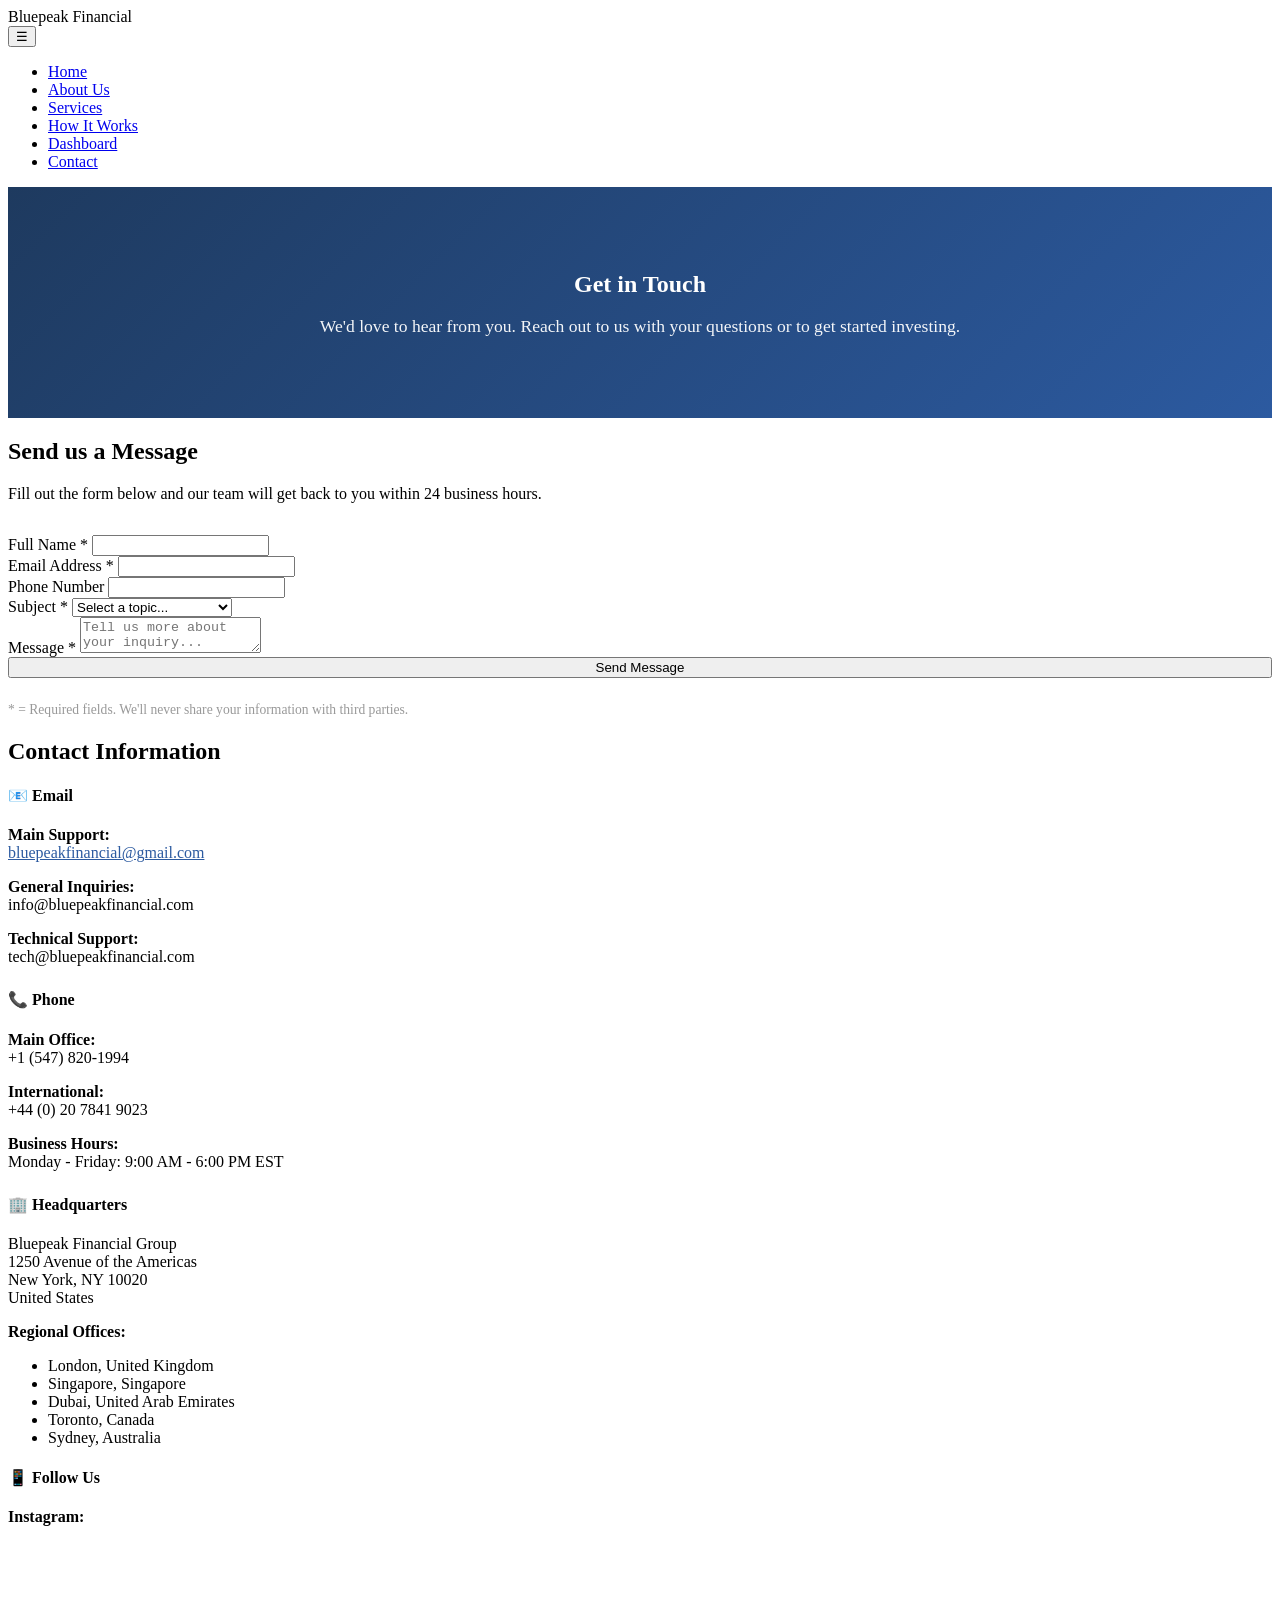
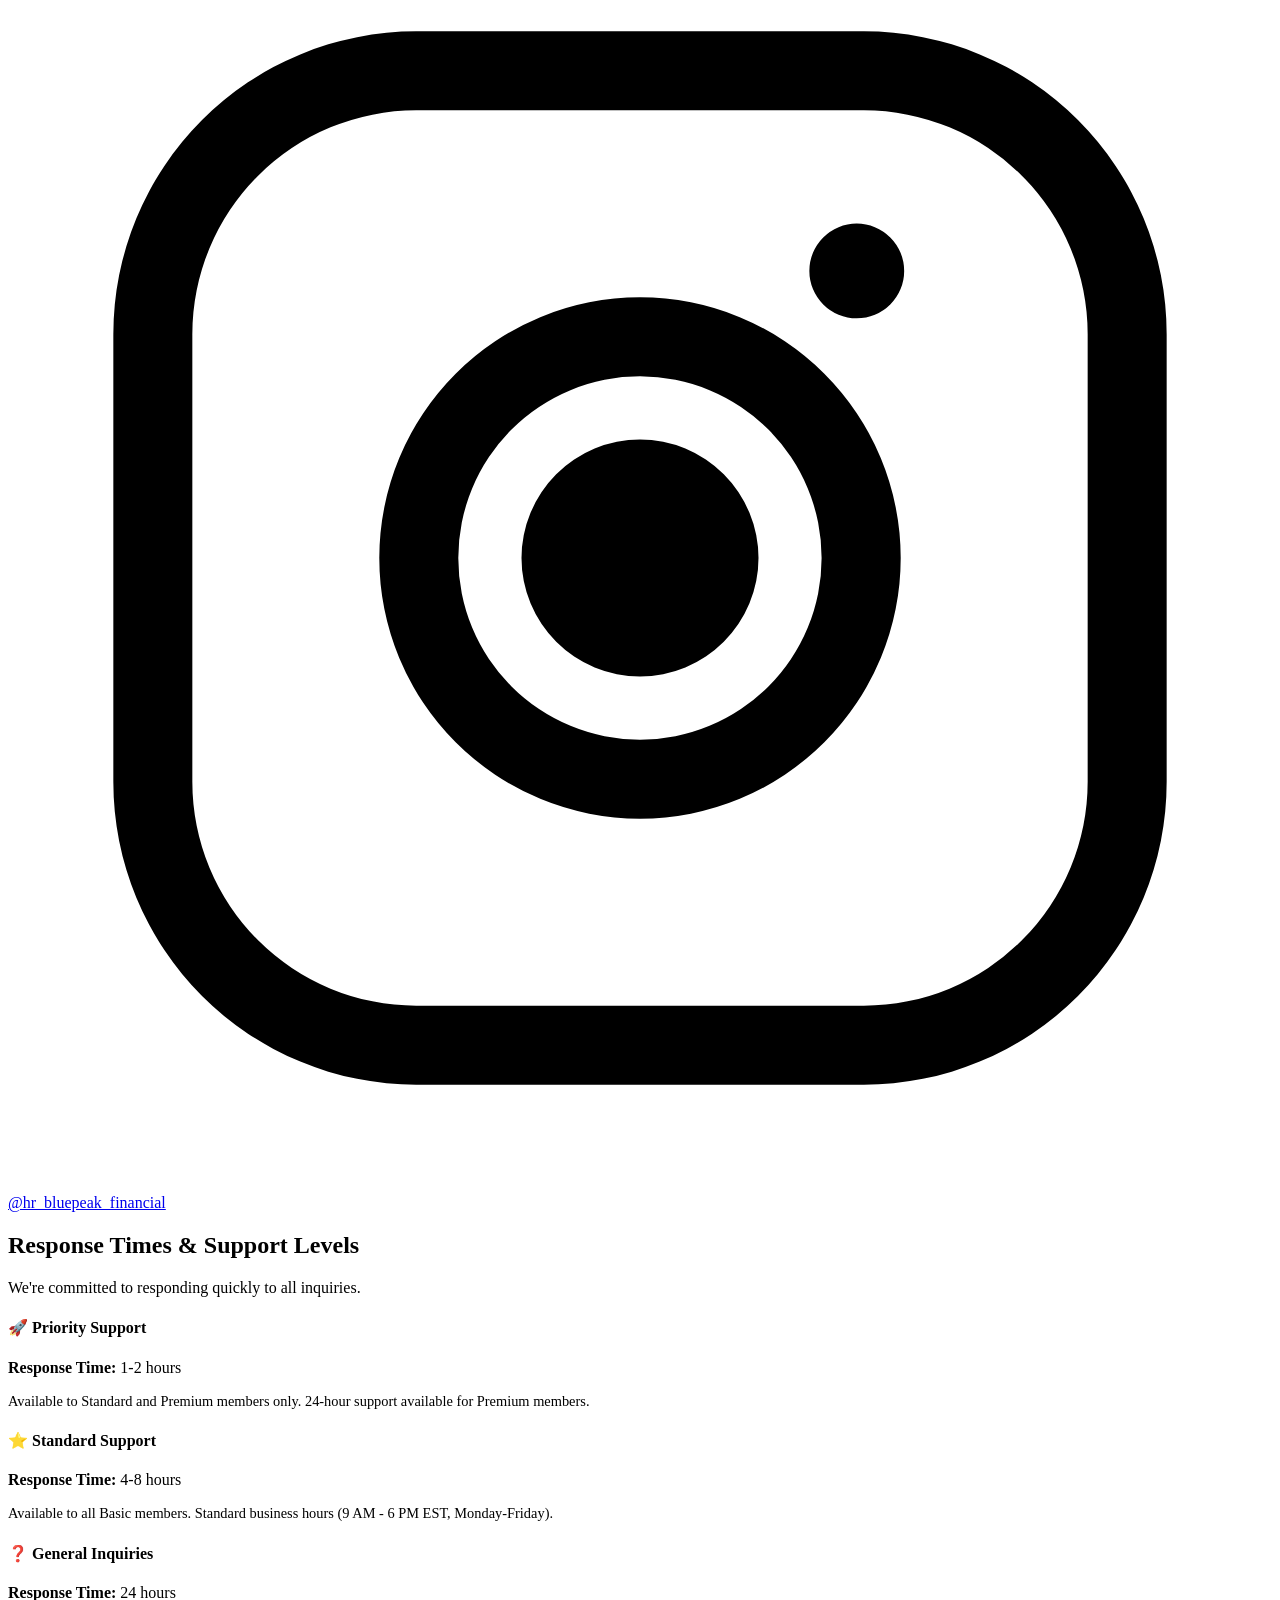
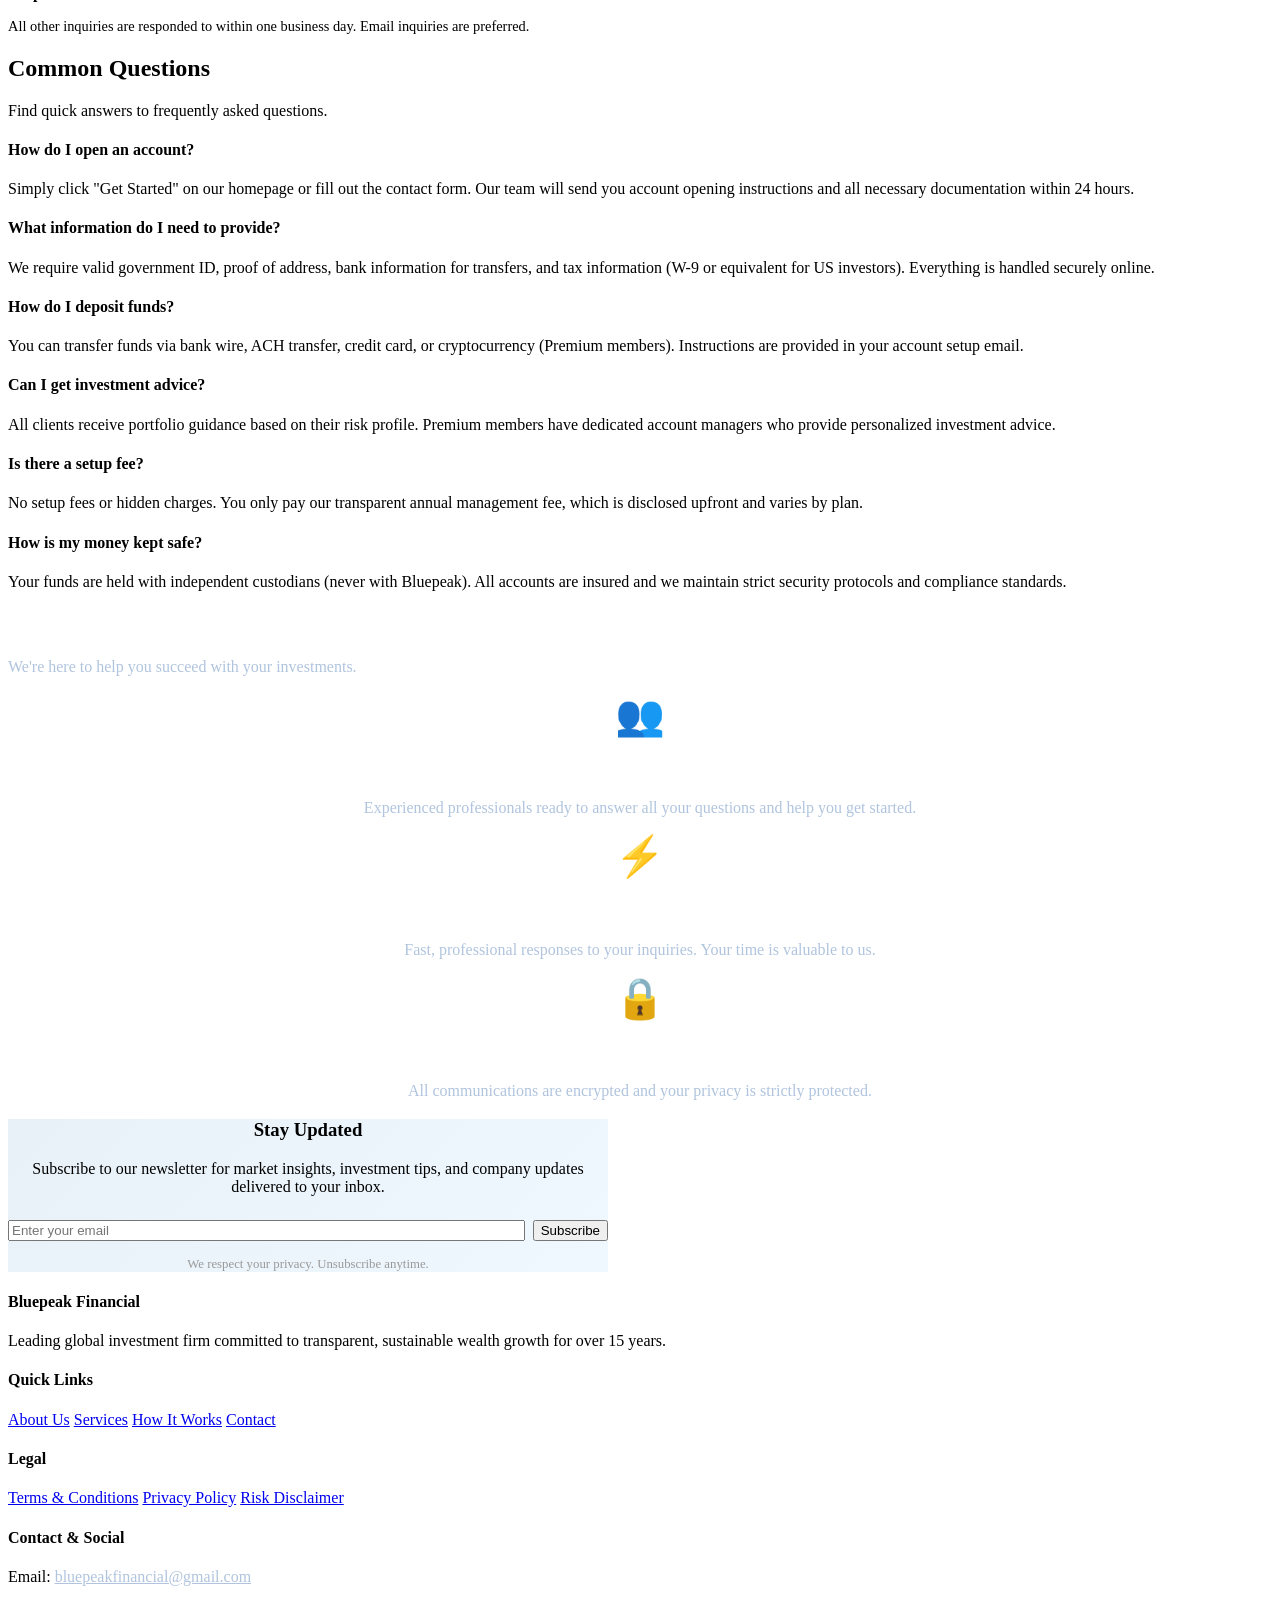
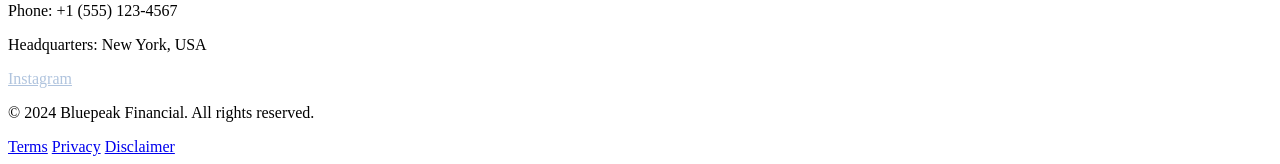
==== contact.html @ cc477768 "Add files via upload" ====
<!DOCTYPE html>
<html lang="en">
<head>
  <meta charset="UTF-8">
  <meta name="viewport" content="width=device-width, initial-scale=1.0">
  <title>Contact Us - Bluepeak Financial</title>
  <meta name="description" content="Contact Bluepeak Financial. Get in touch with our team for account opening, questions, or support.">
  <link rel="stylesheet" href="css/styles.css">
</head>
<body>

<!-- Navigation -->
<nav>
  <div class="navbar">
    <div class="navbar-brand">
      Bluepeak Financial
    </div>
    <button class="mobile-toggle">☰</button>
    <ul class="nav-links">
      <li><a href="index.html">Home</a></li>
      <li><a href="about.html">About Us</a></li>
      <li><a href="services.html">Services</a></li>
      <li><a href="how-it-works.html">How It Works</a></li>
      <li><a href="dashboard.html">Dashboard</a></li>
      <li><a href="contact.html" class="active">Contact</a></li>
    </ul>
  </div>
</nav>

<!-- Page Header -->
<section style="background: linear-gradient(135deg, #1e3a5f 0%, #2c5aa0 100%); color: white; padding: 4rem 2rem; text-align: center;">
  <div class="container">
    <h1 style="color: white; margin-bottom: 1rem;">Get in Touch</h1>
    <p style="font-size: 1.1rem; opacity: 0.95;">We'd love to hear from you. Reach out to us with your questions or to get started investing.</p>
  </div>
</section>

<!-- Contact Section -->
<section class="section">
  <div class="container">
    <div class="grid grid-2">
      <!-- Contact Form -->
      <div>
        <h2>Send us a Message</h2>
        <p style="margin-bottom: 2rem;">Fill out the form below and our team will get back to you within 24 business hours.</p>
        
        <form id="contact-form" action="https://formspree.io/f/mnjgezvl" method="POST">
          <div class="form-group">
            <label for="name">Full Name *</label>
            <input type="text" id="name" name="name" required>
          </div>

          <div class="form-group">
            <label for="email">Email Address *</label>
            <input type="email" id="email" name="email" required>
          </div>

          <div class="form-group">
            <label for="phone">Phone Number</label>
            <input type="tel" id="phone" name="phone">
          </div>

          <div class="form-group">
            <label for="subject">Subject *</label>
            <select id="subject" name="subject" required>
              <option value="">Select a topic...</option>
              <option value="account">Open an Account</option>
              <option value="question">General Question</option>
              <option value="technical">Technical Support</option>
              <option value="complaint">Complaint or Feedback</option>
              <option value="other">Other</option>
            </select>
          </div>

          <div class="form-group">
            <label for="message">Message *</label>
            <textarea id="message" name="message" required placeholder="Tell us more about your inquiry..."></textarea>
          </div>

          <button type="submit" class="btn btn-primary" style="width: 100%;">Send Message</button>
        </form>

        <p style="margin-top: 1.5rem; font-size: 0.85rem; color: #999;">
          * = Required fields. We'll never share your information with third parties.
        </p>
      </div>

      <!-- Contact Info -->
      <div>
        <h2>Contact Information</h2>
        
        <div class="card" style="margin-bottom: 1.5rem;">
          <h4>📧 Email</h4>
          <p>
            <strong>Main Support:</strong><br>
            <a href="mailto:bluepeakfinancial@gmail.com" style="color: #2c5aa0; text-decoration: underline;">bluepeakfinancial@gmail.com</a>
          </p>
          <p style="margin-top: 1rem;">
            <strong>General Inquiries:</strong><br>
            info@bluepeakfinancial.com
          </p>
          <p style="margin-top: 1rem;">
            <strong>Technical Support:</strong><br>
            tech@bluepeakfinancial.com
          </p>
        </div>

        <div class="card" style="margin-bottom: 1.5rem;">
          <h4>📞 Phone</h4>
          <p>
            <strong>Main Office:</strong><br>
            +1 (547) 820-1994
          </p>
          <p style="margin-top: 1rem;">
            <strong>International:</strong><br>
            +44 (0) 20 7841 9023
          </p>
          <p style="margin-top: 1rem;">
            <strong>Business Hours:</strong><br>
            Monday - Friday: 9:00 AM - 6:00 PM EST
          </p>
        </div>

        <div class="card">
          <h4>🏢 Headquarters</h4>
          <p>
            Bluepeak Financial Group<br>
            1250 Avenue of the Americas<br>
            New York, NY 10020<br>
            United States
          </p>
          <p style="margin-top: 1rem;">
            <strong>Regional Offices:</strong>
          </p>
          <ul class="plan-features" style="background: none;">
            <li>London, United Kingdom</li>
            <li>Singapore, Singapore</li>
            <li>Dubai, United Arab Emirates</li>
            <li>Toronto, Canada</li>
            <li>Sydney, Australia</li>
          </ul>
        </div>

        <div class="card">
          <h4>📱 Follow Us</h4>
          <p>
            <strong>Instagram:</strong><br>
            <a class="social-link" href="https://www.instagram.com/hr_bluepeak_financial?igsh=dHZtcnczdm5lZWN0" target="_blank" rel="noopener noreferrer"><svg class="social-icon" viewBox="0 0 24 24" xmlns="http://www.w3.org/2000/svg" aria-hidden="true"><path d="M7.75 2h8.5A5.75 5.75 0 0 1 22 7.75v8.5A5.75 5.75 0 0 1 16.25 22h-8.5A5.75 5.75 0 0 1 2 16.25v-8.5A5.75 5.75 0 0 1 7.75 2Zm0 1.5A4.25 4.25 0 0 0 3.5 7.75v8.5A4.25 4.25 0 0 0 7.75 20.5h8.5A4.25 4.25 0 0 0 20.5 16.25v-8.5A4.25 4.25 0 0 0 16.25 3.5h-8.5Zm8.365 2.15a.9.90 0 1 1 0 1.8.90.90 0 0 1 0-1.8ZM12 7.05a4.95 4.95 0 1 1 0 9.9 4.95 4.95 0 0 1 0-9.9Zm0 1.5a3.45 3.45 0 1 0 0 6.9 3.45 3.45 0 0 0 0-6.9Zm0 1.2a2.25 2.25 0 1 1 0 4.5 2.25 2.25 0 0 1 0-4.5Z"/></svg>@hr_bluepeak_financial</a>
          </p>
        </div>
      </div>
    </div>
  </div>
</section>

<!-- Service Hours & Response Times -->
<section class="section section-light">
  <div class="container">
    <div class="section-title">
      <h2>Response Times & Support Levels</h2>
      <p>We're committed to responding quickly to all inquiries.</p>
    </div>

    <div class="grid grid-3">
      <div class="card">
        <h4>🚀 Priority Support</h4>
        <p><strong>Response Time:</strong> 1-2 hours</p>
        <p style="font-size: 0.9rem; margin-top: 1rem;">
          Available to Standard and Premium members only. 24-hour support available for Premium members.
        </p>
      </div>

      <div class="card">
        <h4>⭐ Standard Support</h4>
        <p><strong>Response Time:</strong> 4-8 hours</p>
        <p style="font-size: 0.9rem; margin-top: 1rem;">
          Available to all Basic members. Standard business hours (9 AM - 6 PM EST, Monday-Friday).
        </p>
      </div>

      <div class="card">
        <h4>❓ General Inquiries</h4>
        <p><strong>Response Time:</strong> 24 hours</p>
        <p style="font-size: 0.9rem; margin-top: 1rem;">
          All other inquiries are responded to within one business day. Email inquiries are preferred.
        </p>
      </div>
    </div>
  </div>
</section>

<!-- FAQ Mini Section -->
<section class="section">
  <div class="container">
    <div class="section-title">
      <h2>Common Questions</h2>
      <p>Find quick answers to frequently asked questions.</p>
    </div>

    <div class="grid grid-2">
      <div class="card">
        <h4>How do I open an account?</h4>
        <p>
          Simply click "Get Started" on our homepage or fill out the contact form. Our team will send you account opening instructions and all necessary documentation within 24 hours.
        </p>
      </div>

      <div class="card">
        <h4>What information do I need to provide?</h4>
        <p>
          We require valid government ID, proof of address, bank information for transfers, and tax information (W-9 or equivalent for US investors). Everything is handled securely online.
        </p>
      </div>

      <div class="card">
        <h4>How do I deposit funds?</h4>
        <p>
          You can transfer funds via bank wire, ACH transfer, credit card, or cryptocurrency (Premium members). Instructions are provided in your account setup email.
        </p>
      </div>

      <div class="card">
        <h4>Can I get investment advice?</h4>
        <p>
          All clients receive portfolio guidance based on their risk profile. Premium members have dedicated account managers who provide personalized investment advice.
        </p>
      </div>

      <div class="card">
        <h4>Is there a setup fee?</h4>
        <p>
          No setup fees or hidden charges. You only pay our transparent annual management fee, which is disclosed upfront and varies by plan.
        </p>
      </div>

      <div class="card">
        <h4>How is my money kept safe?</h4>
        <p>
          Your funds are held with independent custodians (never with Bluepeak). All accounts are insured and we maintain strict security protocols and compliance standards.
        </p>
      </div>
    </div>
  </div>
</section>

<!-- Why Choose Bluepeak -->
<section class="section section-dark">
  <div class="container">
    <div class="section-title">
      <h2 style="color: white;">Why Contact Bluepeak?</h2>
      <p style="color: #b0c4de;">We're here to help you succeed with your investments.</p>
    </div>

    <div class="grid grid-3">
      <div style="text-align: center;">
        <div style="font-size: 2.5rem; margin-bottom: 1rem;">👥</div>
        <h4 style="color: white;">Expert Team</h4>
        <p style="color: #b0c4de;">Experienced professionals ready to answer all your questions and help you get started.</p>
      </div>

      <div style="text-align: center;">
        <div style="font-size: 2.5rem; margin-bottom: 1rem;">⚡</div>
        <h4 style="color: white;">Quick Response</h4>
        <p style="color: #b0c4de;">Fast, professional responses to your inquiries. Your time is valuable to us.</p>
      </div>

      <div style="text-align: center;">
        <div style="font-size: 2.5rem; margin-bottom: 1rem;">🔒</div>
        <h4 style="color: white;">Secure & Confidential</h4>
        <p style="color: #b0c4de;">All communications are encrypted and your privacy is strictly protected.</p>
      </div>
    </div>
  </div>
</section>

<!-- Newsletter Signup -->
<section class="section">
  <div class="container" style="max-width: 600px; text-align: center;">
    <div class="card" style="background: linear-gradient(135deg, #e8f1f7, #f0f8ff);">
      <h3>Stay Updated</h3>
      <p style="margin-bottom: 1.5rem;">
        Subscribe to our newsletter for market insights, investment tips, and company updates delivered to your inbox.
      </p>
      <form style="display: flex; gap: 0.5rem;">
        <input type="email" placeholder="Enter your email" style="flex: 1;" required>
        <button type="submit" class="btn btn-primary">Subscribe</button>
      </form>
      <p style="font-size: 0.8rem; color: #999; margin-top: 1rem;">
        We respect your privacy. Unsubscribe anytime.
      </p>
    </div>
  </div>
</section>

<!-- Footer -->
<footer>
  <div class="footer-content">
    <div class="footer-section">
      <h4>Bluepeak Financial</h4>
      <p>Leading global investment firm committed to transparent, sustainable wealth growth for over 15 years.</p>
    </div>

    <div class="footer-section">
      <h4>Quick Links</h4>
      <a href="about.html">About Us</a>
      <a href="services.html">Services</a>
      <a href="how-it-works.html">How It Works</a>
      <a href="contact.html">Contact</a>
    </div>

    <div class="footer-section">
      <h4>Legal</h4>
      <a href="terms.html">Terms & Conditions</a>
      <a href="privacy.html">Privacy Policy</a>
      <a href="disclaimer.html">Risk Disclaimer</a>
    </div>

    <div class="footer-section">
      <h4>Contact & Social</h4>
      <p>Email: <a href="mailto:bluepeakfinancial@gmail.com" style="color: #b0c4de;">bluepeakfinancial@gmail.com</a></p>
      <p>Phone: +1 (555) 123-4567</p>
      <p>Headquarters: New York, USA</p>
      <p style="margin-top: 1rem;"><a href="https://www.instagram.com/hr_bluepeak_financial?igsh=dHZtcnczdm5lZWN0" target="_blank" style="color: #b0c4de;">Instagram</a></p>
    </div>
  </div>

  <div class="footer-bottom">
    <p>&copy; <span class="current-year">2024</span> Bluepeak Financial. All rights reserved.</p>
    <div class="footer-links">
      <a href="terms.html">Terms</a>
      <a href="privacy.html">Privacy</a>
      <a href="disclaimer.html">Disclaimer</a>
    </div>
  </div>
</footer>

<script src="js/script.js"></script>
</body>
</html>
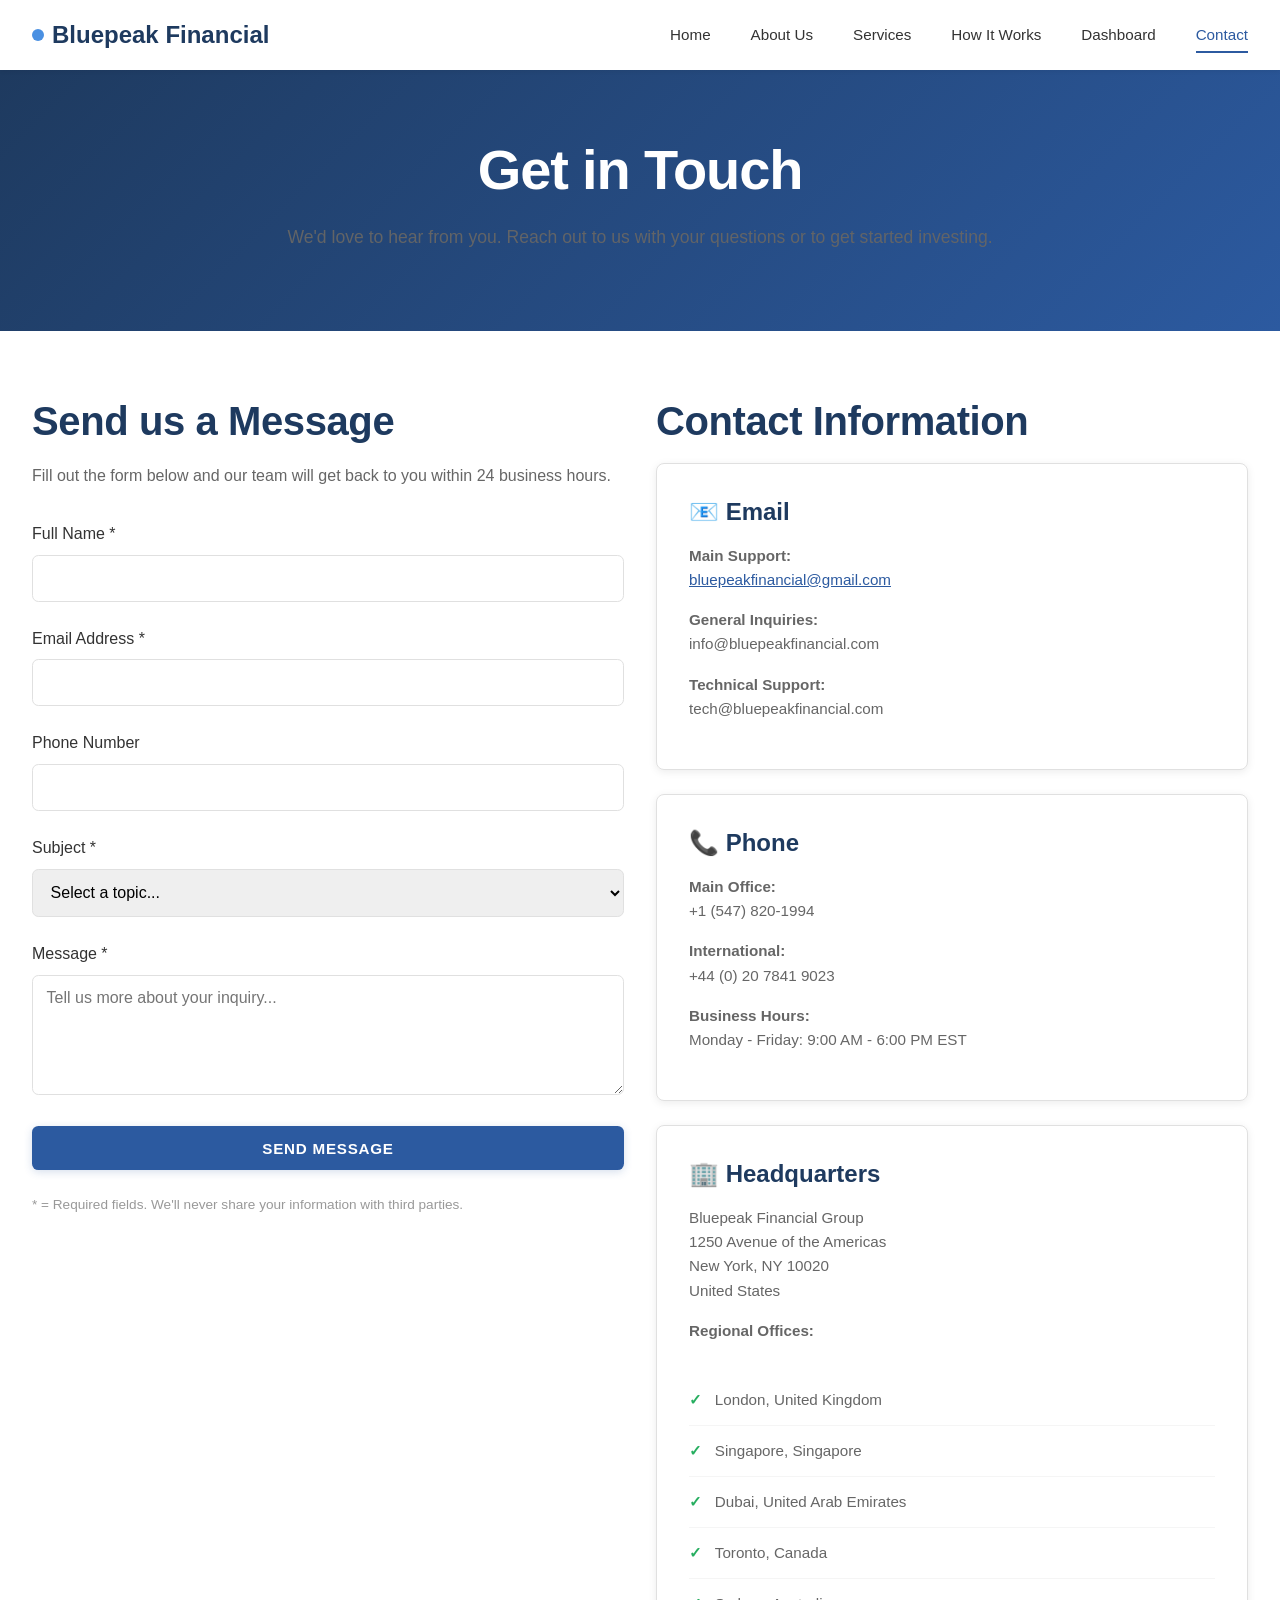
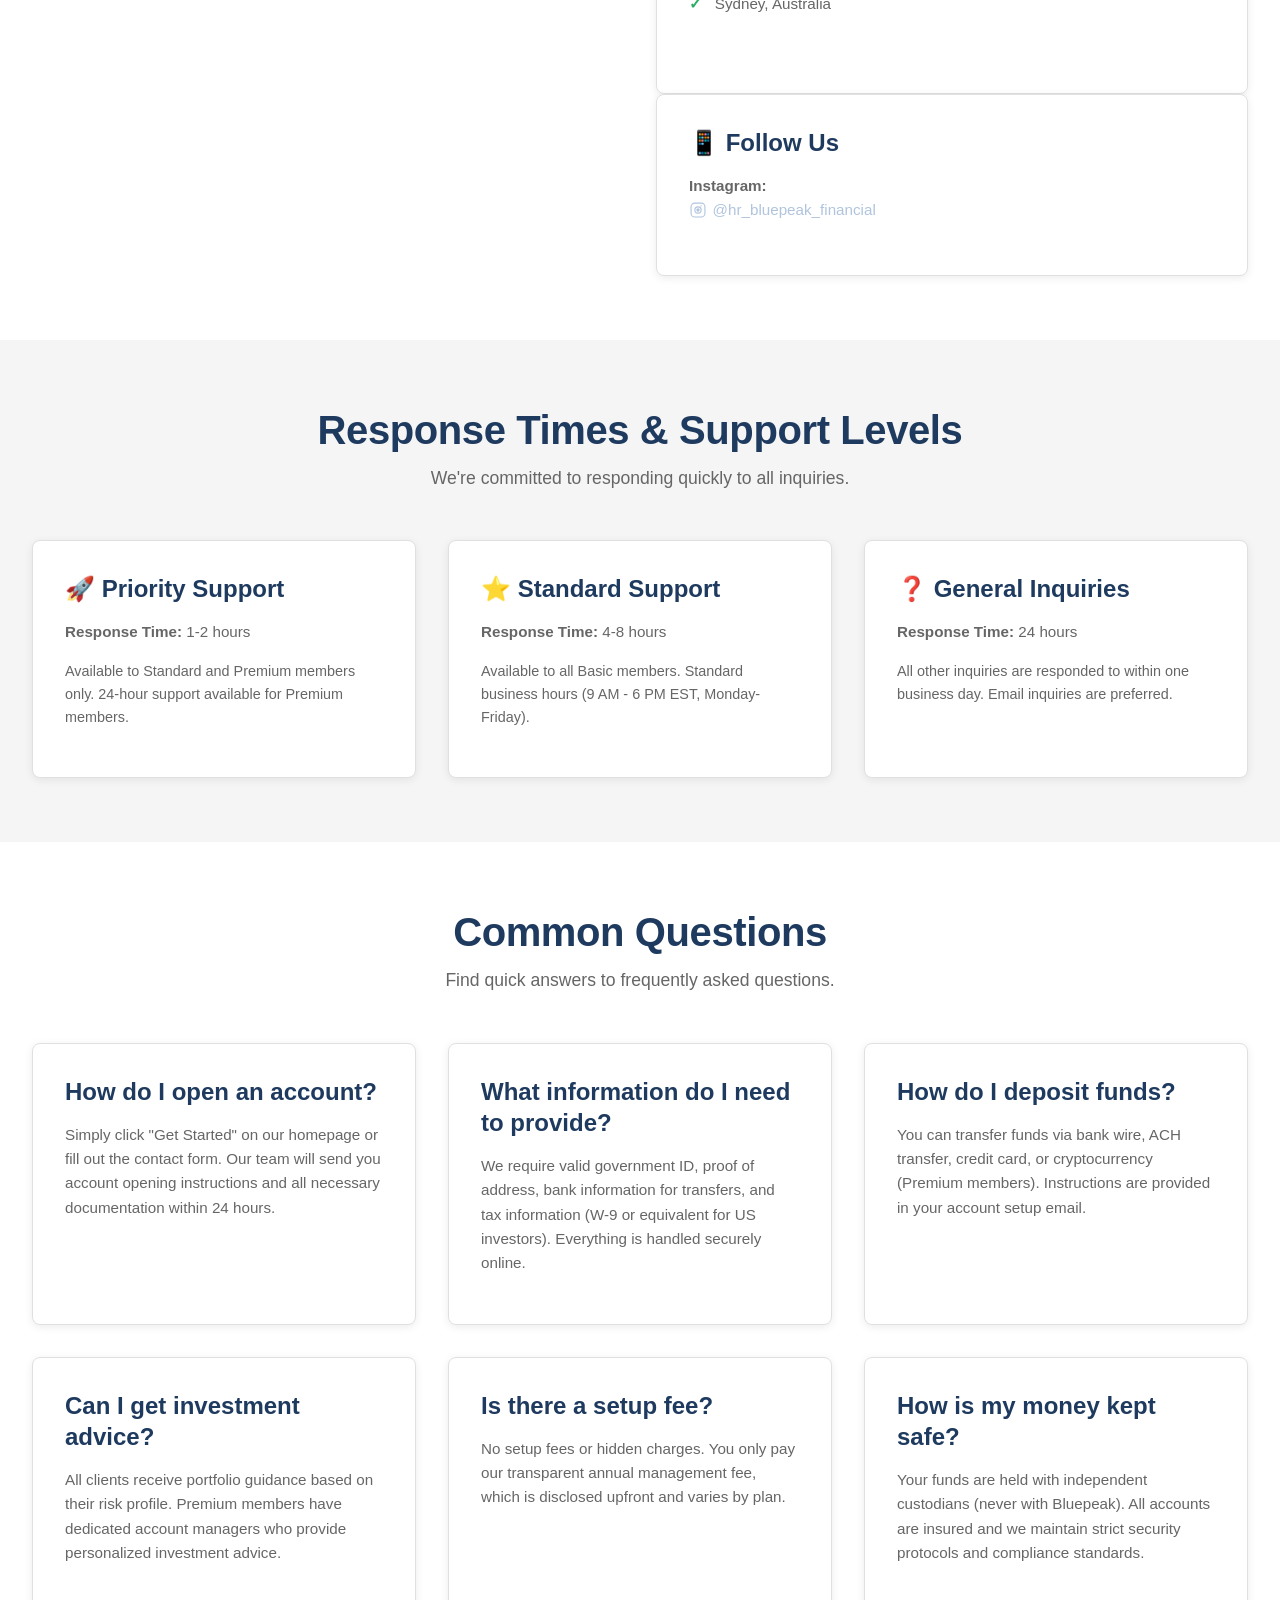
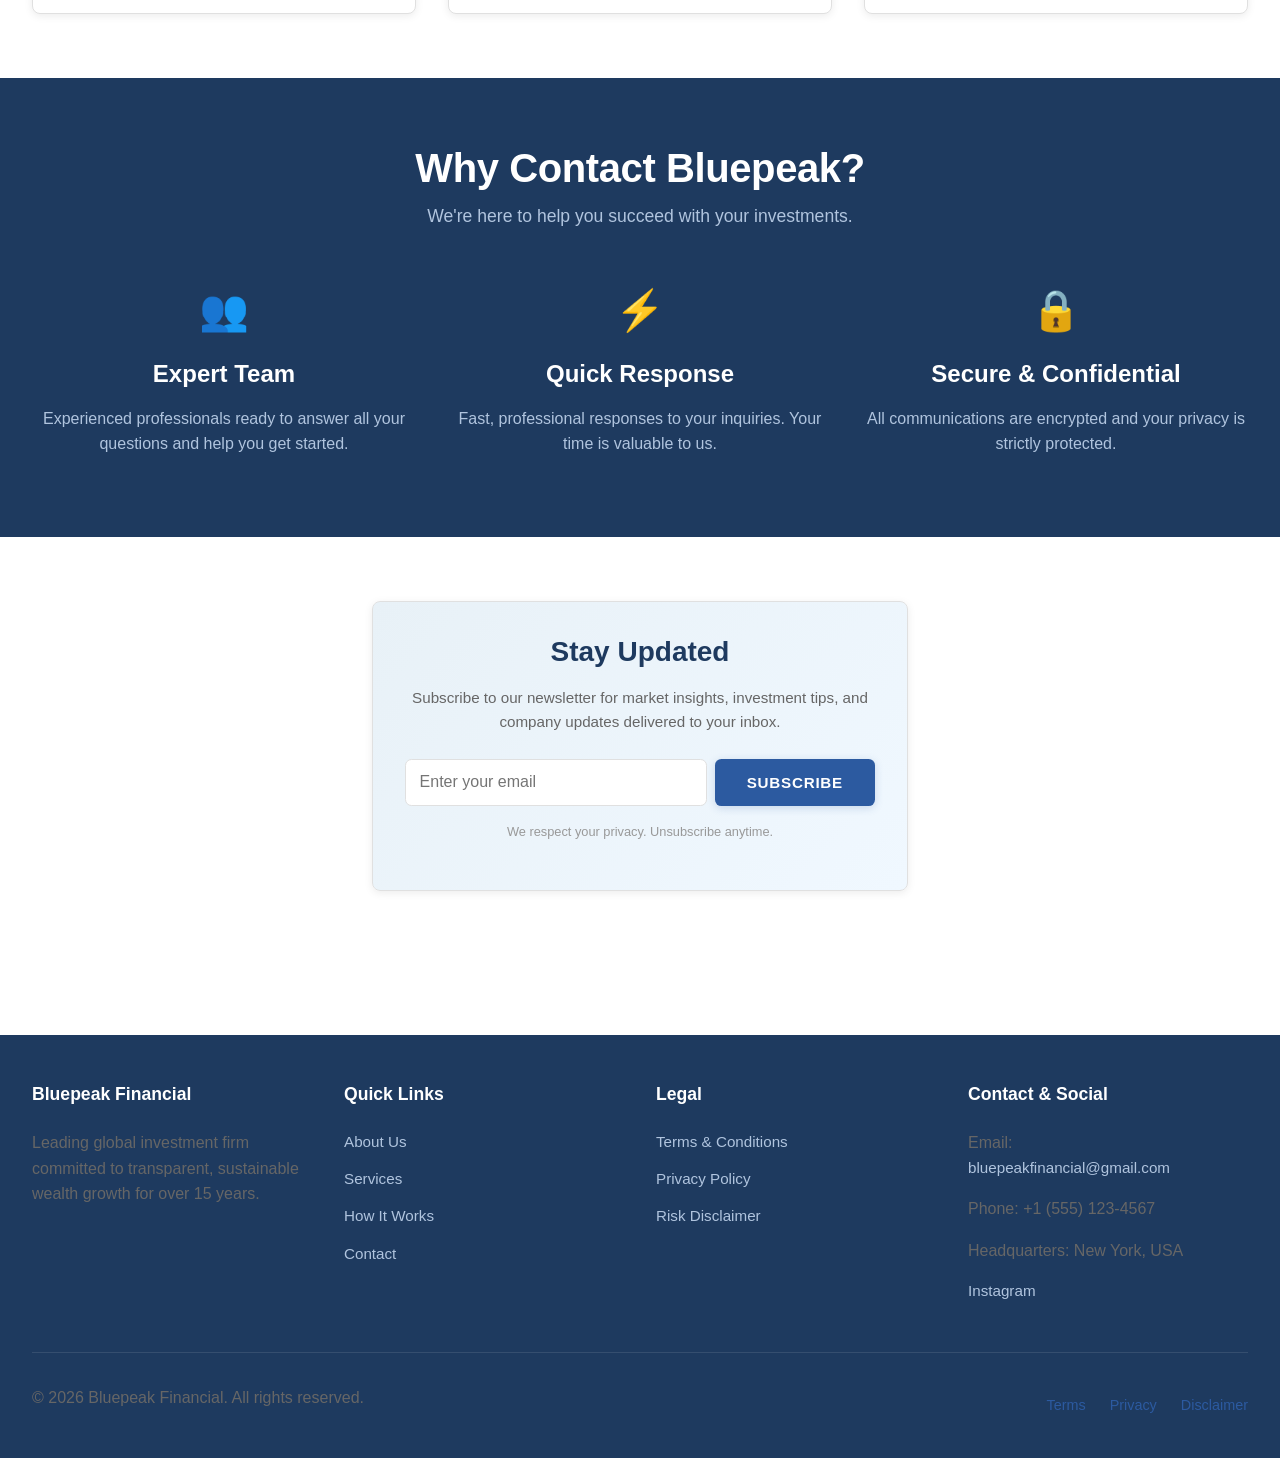
==== commit 796596bb: "Update contact.html" ====
--- a/contact.html
+++ b/contact.html
@@ -5,7 +5,7 @@
   <meta name="viewport" content="width=device-width, initial-scale=1.0">
   <title>Contact Us - Bluepeak Financial</title>
   <meta name="description" content="Contact Bluepeak Financial. Get in touch with our team for account opening, questions, or support.">
-  <link rel="stylesheet" href="css/styles.css">
+  <link rel="stylesheet" href="styles.css">
 </head>
 <body>
 
@@ -334,6 +334,6 @@
   </div>
 </footer>
 
-<script src="js/script.js"></script>
+<script src="script.js"></script>
 </body>
 </html>
--- a/styles.css
+++ b/styles.css
@@ -0,0 +1,1103 @@
+/* ============================================
+   BLUEPEAK FINANCIAL - Professional CSS
+   ============================================ */
+
+:root {
+  --primary-blue: #1e3a5f;
+  --secondary-blue: #2c5aa0;
+  --accent-blue: #4a90e2;
+  --light-blue: #e8f1f7;
+  --dark-gray: #333333;
+  --medium-gray: #666666;
+  --light-gray: #f5f5f5;
+  --silver: #c0c0c0;
+  --white: #ffffff;
+  --success-green: #27ae60;
+  --warning-orange: #e67e22;
+  --error-red: #e74c3c;
+  --border-color: #e0e0e0;
+  --transition: all 0.3s ease;
+}
+
+* {
+  margin: 0;
+  padding: 0;
+  box-sizing: border-box;
+}
+
+html {
+  scroll-behavior: smooth;
+}
+
+body {
+  font-family: -apple-system, BlinkMacSystemFont, 'Segoe UI', 'Inter', 'Poppins', 'Helvetica Neue', sans-serif;
+  color: var(--dark-gray);
+  background-color: var(--white);
+  line-height: 1.6;
+}
+
+/* ============================================
+   TYPOGRAPHY
+   ============================================ */
+
+h1, h2, h3, h4, h5, h6 {
+  font-weight: 700;
+  color: var(--primary-blue);
+  margin-bottom: 1rem;
+  line-height: 1.3;
+}
+
+h1 {
+  font-size: 3.5rem;
+  letter-spacing: -0.02em;
+}
+
+h2 {
+  font-size: 2.5rem;
+  letter-spacing: -0.01em;
+}
+
+h3 {
+  font-size: 1.75rem;
+}
+
+h4 {
+  font-size: 1.5rem;
+}
+
+p {
+  font-size: 1rem;
+  color: var(--medium-gray);
+  margin-bottom: 1rem;
+}
+
+a {
+  color: var(--secondary-blue);
+  text-decoration: none;
+  transition: var(--transition);
+}
+
+a:hover {
+  color: var(--accent-blue);
+}
+
+/* ============================================
+   BUTTONS
+   ============================================ */
+
+.btn {
+  display: inline-block;
+  padding: 0.85rem 2rem;
+  font-size: 1rem;
+  font-weight: 600;
+  border: none;
+  border-radius: 0.4rem;
+  cursor: pointer;
+  text-decoration: none;
+  transition: var(--transition);
+  text-align: center;
+  text-transform: uppercase;
+  letter-spacing: 0.05em;
+  font-size: 0.95rem;
+}
+
+.btn-primary {
+  background-color: var(--secondary-blue);
+  color: var(--white);
+  box-shadow: 0 2px 8px rgba(44, 90, 160, 0.2);
+}
+
+.btn-primary:hover {
+  background-color: var(--primary-blue);
+  box-shadow: 0 4px 12px rgba(44, 90, 160, 0.3);
+  transform: translateY(-2px);
+}
+
+.btn-secondary {
+  background-color: transparent;
+  color: var(--secondary-blue);
+  border: 2px solid var(--secondary-blue);
+}
+
+.btn-secondary:hover {
+  background-color: var(--light-blue);
+  border-color: var(--primary-blue);
+  color: var(--primary-blue);
+}
+
+.btn-white {
+  background-color: var(--white);
+  color: var(--secondary-blue);
+  box-shadow: 0 2px 8px rgba(0, 0, 0, 0.1);
+}
+
+.btn-white:hover {
+  transform: translateY(-2px);
+  box-shadow: 0 4px 12px rgba(0, 0, 0, 0.15);
+}
+
+.btn-group {
+  display: flex;
+  gap: 1rem;
+  flex-wrap: wrap;
+  margin-top: 1.5rem;
+}
+
+/* ============================================
+   NAVIGATION
+   ============================================ */
+
+nav {
+  background-color: var(--white);
+  box-shadow: 0 2px 4px rgba(0, 0, 0, 0.05);
+  position: sticky;
+  top: 0;
+  z-index: 100;
+}
+
+.navbar {
+  display: flex;
+  justify-content: space-between;
+  align-items: center;
+  padding: 1rem 2rem;
+  max-width: 1400px;
+  margin: 0 auto;
+}
+
+.navbar-brand {
+  font-size: 1.5rem;
+  font-weight: 700;
+  color: var(--primary-blue);
+  display: flex;
+  align-items: center;
+  gap: 0.5rem;
+}
+
+.navbar-brand::before {
+  content: '';
+  display: inline-block;
+  width: 12px;
+  height: 12px;
+  background-color: var(--accent-blue);
+  border-radius: 50%;
+}
+
+.nav-links {
+  display: flex;
+  list-style: none;
+  gap: 2.5rem;
+  align-items: center;
+}
+
+.nav-links a {
+  color: var(--dark-gray);
+  font-weight: 500;
+  font-size: 0.95rem;
+  padding: 0.5rem 0;
+  border-bottom: 2px solid transparent;
+}
+
+.nav-links a:hover {
+  color: var(--secondary-blue);
+  border-bottom-color: var(--secondary-blue);
+}
+
+.nav-links a.active {
+  color: var(--secondary-blue);
+  border-bottom-color: var(--secondary-blue);
+}
+
+.mobile-toggle {
+  display: none;
+  background: none;
+  border: none;
+  font-size: 1.5rem;
+  cursor: pointer;
+  color: var(--primary-blue);
+}
+
+/* ============================================
+   FOOTER
+   ============================================ */
+
+footer {
+  background-color: var(--primary-blue);
+  color: var(--white);
+  padding: 3rem 2rem 2rem;
+  margin-top: 5rem;
+}
+
+.footer-content {
+  max-width: 1400px;
+  margin: 0 auto;
+  display: grid;
+  grid-template-columns: repeat(auto-fit, minmax(250px, 1fr));
+  gap: 2rem;
+  margin-bottom: 2rem;
+}
+
+.footer-section h4 {
+  color: var(--white);
+  margin-bottom: 1.5rem;
+  font-size: 1.1rem;
+}
+
+.footer-section a {
+  color: #b0c4de;
+  display: block;
+  margin-bottom: 0.8rem;
+  font-size: 0.95rem;
+}
+
+.footer-section a:hover {
+  color: var(--white);
+}
+
+.footer-bottom {
+  border-top: 1px solid rgba(255, 255, 255, 0.1);
+  padding-top: 2rem;
+  display: flex;
+  justify-content: space-between;
+  align-items: center;
+  font-size: 0.9rem;
+  color: #b0c4de;
+  flex-wrap: wrap;
+  gap: 1rem;
+}
+
+.social-link {
+  display: inline-flex;
+  align-items: center;
+  gap: 0.35rem;
+  color: #b0c4de;
+  text-decoration: none;
+  font-weight: 500;
+}
+
+.social-link:hover {
+  color: #fff;
+}
+
+.social-icon {
+  width: 18px;
+  height: 18px;
+  fill: currentColor;
+}
+
+.footer-links {
+  display: flex;
+  gap: 1.5rem;
+}
+
+/* ============================================
+   CONTAINERS & LAYOUTS
+   ============================================ */
+
+.container {
+  max-width: 1400px;
+  margin: 0 auto;
+  padding: 0 2rem;
+}
+
+.section {
+  padding: 4rem 0;
+}
+
+.section-light {
+  background-color: var(--light-gray);
+}
+
+.section-dark {
+  background-color: var(--primary-blue);
+  color: var(--white);
+}
+
+.section-dark h2, .section-dark h3 {
+  color: var(--white);
+}
+
+.section-title {
+  text-align: center;
+  margin-bottom: 3rem;
+}
+
+.section-title h2 {
+  margin-bottom: 0.5rem;
+}
+
+.section-title p {
+  font-size: 1.1rem;
+  color: var(--medium-gray);
+  max-width: 600px;
+  margin: 0 auto;
+}
+
+/* ============================================
+   HERO SECTION
+   ============================================ */
+
+.hero {
+  background: linear-gradient(135deg, var(--primary-blue) 0%, var(--secondary-blue) 100%);
+  color: var(--white);
+  padding: 8rem 2rem;
+  text-align: center;
+  position: relative;
+  overflow: hidden;
+}
+
+.hero::before {
+  content: '';
+  position: absolute;
+  top: 0;
+  right: -10%;
+  width: 500px;
+  height: 500px;
+  background: rgba(255, 255, 255, 0.05);
+  border-radius: 50%;
+}
+
+.hero::after {
+  content: '';
+  position: absolute;
+  bottom: -20%;
+  left: 5%;
+  width: 400px;
+  height: 400px;
+  background: rgba(255, 255, 255, 0.03);
+  border-radius: 50%;
+}
+
+.hero-content {
+  max-width: 800px;
+  margin: 0 auto;
+  position: relative;
+  z-index: 1;
+  animation: fadeInUp 1s ease;
+}
+
+.hero h1 {
+  color: var(--white);
+  margin-bottom: 1.5rem;
+  font-size: 3.5rem;
+}
+
+.hero p {
+  color: rgba(255, 255, 255, 0.9);
+  font-size: 1.25rem;
+  margin-bottom: 2rem;
+  line-height: 1.7;
+}
+
+.hero-trust {
+  display: flex;
+  justify-content: center;
+  gap: 3rem;
+  margin-top: 3rem;
+  flex-wrap: wrap;
+  font-size: 0.95rem;
+}
+
+.trust-item {
+  display: flex;
+  align-items: center;
+  gap: 0.8rem;
+  opacity: 0.95;
+}
+
+.trust-icon {
+  display: inline-block;
+  width: 24px;
+  height: 24px;
+  background-color: rgba(255, 255, 255, 0.3);
+  border-radius: 50%;
+  display: flex;
+  align-items: center;
+  justify-content: center;
+  font-size: 0.8rem;
+}
+
+/* ============================================
+   CARDS
+   ============================================ */
+
+.card {
+  background-color: var(--white);
+  border-radius: 0.5rem;
+  padding: 2rem;
+  box-shadow: 0 2px 8px rgba(0, 0, 0, 0.08);
+  transition: var(--transition);
+  border: 1px solid var(--border-color);
+}
+
+.card:hover {
+  box-shadow: 0 8px 24px rgba(0, 0, 0, 0.12);
+  transform: translateY(-4px);
+}
+
+.card-icon {
+  font-size: 2.5rem;
+  margin-bottom: 1rem;
+  width: 60px;
+  height: 60px;
+  display: flex;
+  align-items: center;
+  justify-content: center;
+  background-color: var(--light-blue);
+  border-radius: 0.4rem;
+}
+
+.card h3 {
+  margin-bottom: 1rem;
+}
+
+.card p {
+  font-size: 0.95rem;
+}
+
+/* ============================================
+   PLAN CARDS
+   ============================================ */
+
+.plan-card {
+  background-color: var(--white);
+  border: 2px solid var(--border-color);
+  border-radius: 0.5rem;
+  padding: 2.5rem;
+  text-align: center;
+  transition: var(--transition);
+  position: relative;
+}
+
+.plan-card.featured {
+  border-color: var(--secondary-blue);
+  box-shadow: 0 8px 24px rgba(44, 90, 160, 0.15);
+  transform: scale(1.05);
+}
+
+.plan-card:hover {
+  box-shadow: 0 12px 32px rgba(0, 0, 0, 0.15);
+}
+
+.plan-badge {
+  position: absolute;
+  top: -12px;
+  left: 50%;
+  transform: translateX(-50%);
+  background-color: var(--secondary-blue);
+  color: var(--white);
+  padding: 0.4rem 1.2rem;
+  border-radius: 2rem;
+  font-size: 0.75rem;
+  font-weight: 700;
+  text-transform: uppercase;
+}
+
+.plan-name {
+  font-size: 1.5rem;
+  color: var(--primary-blue);
+  margin: 1rem 0;
+}
+
+.plan-price {
+  font-size: 2.5rem;
+  color: var(--secondary-blue);
+  font-weight: 700;
+  margin: 1rem 0;
+}
+
+.plan-price span {
+  font-size: 1rem;
+  color: var(--medium-gray);
+}
+
+.plan-description {
+  color: var(--medium-gray);
+  margin: 1.5rem 0;
+  min-height: 40px;
+}
+
+.plan-features {
+  list-style: none;
+  margin: 2rem 0;
+  text-align: left;
+}
+
+.plan-features li {
+  padding: 0.8rem 0;
+  border-bottom: 1px solid var(--light-gray);
+  color: var(--medium-gray);
+  font-size: 0.95rem;
+}
+
+.plan-features li:last-child {
+  border-bottom: none;
+}
+
+.plan-features li::before {
+  content: '✓';
+  color: var(--success-green);
+  font-weight: 700;
+  margin-right: 0.8rem;
+}
+
+/* ============================================
+   FORMS
+   ============================================ */
+
+.form-group {
+  margin-bottom: 1.5rem;
+}
+
+label {
+  display: block;
+  margin-bottom: 0.5rem;
+  font-weight: 500;
+  color: var(--dark-gray);
+}
+
+input, textarea, select {
+  width: 100%;
+  padding: 0.85rem;
+  border: 1px solid var(--border-color);
+  border-radius: 0.4rem;
+  font-family: inherit;
+  font-size: 1rem;
+  transition: var(--transition);
+}
+
+input:focus, textarea:focus, select:focus {
+  outline: none;
+  border-color: var(--secondary-blue);
+  box-shadow: 0 0 0 3px rgba(44, 90, 160, 0.1);
+}
+
+textarea {
+  resize: vertical;
+  min-height: 120px;
+}
+
+.form-row {
+  display: grid;
+  grid-template-columns: repeat(auto-fit, minmax(250px, 1fr));
+  gap: 1.5rem;
+}
+
+/* ============================================
+   GRID LAYOUTS
+   ============================================ */
+
+.grid {
+  display: grid;
+  gap: 2rem;
+}
+
+.grid-2 {
+  grid-template-columns: repeat(auto-fit, minmax(350px, 1fr));
+}
+
+.grid-3 {
+  grid-template-columns: repeat(auto-fit, minmax(300px, 1fr));
+}
+
+.grid-4 {
+  grid-template-columns: repeat(auto-fit, minmax(250px, 1fr));
+}
+
+/* ============================================
+   PROCESS STEPS
+   ============================================ */
+
+.step {
+  position: relative;
+  display: flex;
+  gap: 2rem;
+}
+
+.step-number {
+  width: 80px;
+  height: 80px;
+  background-color: var(--secondary-blue);
+  color: var(--white);
+  border-radius: 50%;
+  display: flex;
+  align-items: center;
+  justify-content: center;
+  font-size: 2rem;
+  font-weight: 700;
+  flex-shrink: 0;
+}
+
+.step:not(:last-child)::after {
+  content: '';
+  position: absolute;
+  left: 40px;
+  top: 80px;
+  width: 2px;
+  height: 80px;
+  background: linear-gradient(to bottom, var(--secondary-blue), transparent);
+}
+
+.step-content h3 {
+  margin-bottom: 0.5rem;
+}
+
+.step-content p {
+  font-size: 0.95rem;
+  color: var(--medium-gray);
+}
+
+/* ============================================
+   TESTIMONIALS
+   ============================================ */
+
+.testimonial {
+  background-color: var(--white);
+  padding: 2rem;
+  border-radius: 0.5rem;
+  border-left: 4px solid var(--secondary-blue);
+  box-shadow: 0 2px 8px rgba(0, 0, 0, 0.08);
+  transition: var(--transition);
+}
+
+.testimonial:hover {
+  box-shadow: 0 8px 16px rgba(0, 0, 0, 0.12);
+}
+
+.testimonial-text {
+  color: var(--medium-gray);
+  margin-bottom: 1.5rem;
+  font-size: 0.95rem;
+  font-style: italic;
+}
+
+.testimonial-author {
+  display: flex;
+  align-items: center;
+  gap: 1rem;
+}
+
+.testimonial-avatar {
+  width: 50px;
+  height: 50px;
+  border-radius: 50%;
+  background: linear-gradient(135deg, var(--secondary-blue), var(--accent-blue));
+  display: flex;
+  align-items: center;
+  justify-content: center;
+  color: var(--white);
+  font-weight: 700;
+  font-size: 1.2rem;
+}
+
+.testimonial-name {
+  font-weight: 600;
+  color: var(--dark-gray);
+}
+
+.testimonial-title {
+  font-size: 0.85rem;
+  color: var(--medium-gray);
+}
+
+.stars {
+  color: #ffc107;
+  font-size: 0.9rem;
+  margin-bottom: 0.5rem;
+}
+
+/* ============================================
+   DASHBOARD
+   ============================================ */
+
+.dashboard-header {
+  background: linear-gradient(135deg, var(--primary-blue), var(--secondary-blue));
+  color: var(--white);
+  padding: 2rem;
+  border-radius: 0.5rem;
+  margin-bottom: 2rem;
+}
+
+.dashboard-greeting {
+  font-size: 1.5rem;
+  margin-bottom: 0.5rem;
+}
+
+.dashboard-greeting span {
+  font-weight: 700;
+}
+
+.dashboard-grid {
+  display: grid;
+  grid-template-columns: repeat(auto-fit, minmax(280px, 1fr));
+  gap: 1.5rem;
+  margin-bottom: 2rem;
+}
+
+.stat-card {
+  background-color: var(--white);
+  padding: 1.5rem;
+  border-radius: 0.5rem;
+  border: 1px solid var(--border-color);
+  box-shadow: 0 2px 6px rgba(0, 0, 0, 0.05);
+}
+
+.stat-label {
+  color: var(--medium-gray);
+  font-size: 0.9rem;
+  text-transform: uppercase;
+  letter-spacing: 0.05em;
+  margin-bottom: 0.5rem;
+}
+
+.stat-value {
+  font-size: 2rem;
+  font-weight: 700;
+  color: var(--primary-blue);
+}
+
+.stat-change {
+  font-size: 0.85rem;
+  margin-top: 0.5rem;
+}
+
+.stat-change.positive {
+  color: var(--success-green);
+}
+
+.stat-change.negative {
+  color: var(--error-red);
+}
+
+/* ============================================
+   TABLE
+   ============================================ */
+
+.table-container {
+  overflow-x: auto;
+}
+
+table {
+  width: 100%;
+  border-collapse: collapse;
+  background-color: var(--white);
+}
+
+thead {
+  background-color: var(--light-gray);
+  border-bottom: 2px solid var(--border-color);
+}
+
+th {
+  padding: 1rem;
+  text-align: left;
+  font-weight: 600;
+  color: var(--dark-gray);
+  font-size: 0.9rem;
+}
+
+td {
+  padding: 1rem;
+  border-bottom: 1px solid var(--border-color);
+  color: var(--medium-gray);
+  font-size: 0.95rem;
+}
+
+tbody tr:hover {
+  background-color: var(--light-gray);
+}
+
+.status-badge {
+  display: inline-block;
+  padding: 0.35rem 0.75rem;
+  border-radius: 2rem;
+  font-size: 0.8rem;
+  font-weight: 600;
+  text-transform: uppercase;
+}
+
+.status-active {
+  background-color: rgba(39, 174, 96, 0.1);
+  color: var(--success-green);
+}
+
+.status-pending {
+  background-color: rgba(230, 126, 34, 0.1);
+  color: var(--warning-orange);
+}
+
+.status-completed {
+  background-color: rgba(44, 90, 160, 0.1);
+  color: var(--secondary-blue);
+}
+
+/* ============================================
+   ANIMATIONS
+   ============================================ */
+
+@keyframes fadeInUp {
+  from {
+    opacity: 0;
+    transform: translateY(30px);
+  }
+  to {
+    opacity: 1;
+    transform: translateY(0);
+  }
+}
+
+@keyframes fadeIn {
+  from {
+    opacity: 0;
+  }
+  to {
+    opacity: 1;
+  }
+}
+
+@keyframes slideInLeft {
+  from {
+    opacity: 0;
+    transform: translateX(-30px);
+  }
+  to {
+    opacity: 1;
+    transform: translateX(0);
+  }
+}
+
+.animate-fadeInUp {
+  animation: fadeInUp 0.8s ease forwards;
+}
+
+.animate-fadeIn {
+  animation: fadeIn 0.8s ease forwards;
+}
+
+.animate-slideInLeft {
+  animation: slideInLeft 0.8s ease forwards;
+}
+
+/* ============================================
+   UTILITY CLASSES
+   ============================================ */
+
+.mt-1 { margin-top: 0.5rem; }
+.mt-2 { margin-top: 1rem; }
+.mt-3 { margin-top: 1.5rem; }
+.mt-4 { margin-top: 2rem; }
+.mt-5 { margin-top: 3rem; }
+
+.mb-1 { margin-bottom: 0.5rem; }
+.mb-2 { margin-bottom: 1rem; }
+.mb-3 { margin-bottom: 1.5rem; }
+.mb-4 { margin-bottom: 2rem; }
+.mb-5 { margin-bottom: 3rem; }
+
+.text-center { text-align: center; }
+.text-left { text-align: left; }
+.text-right { text-align: right; }
+
+.text-muted { color: var(--medium-gray); }
+.text-primary { color: var(--secondary-blue); }
+
+.hidden { display: none; }
+
+/* ============================================
+   RESPONSIVE DESIGN
+   ============================================ */
+
+@media (max-width: 768px) {
+  h1 {
+    font-size: 2.5rem;
+  }
+
+  h2 {
+    font-size: 1.75rem;
+  }
+
+  .container {
+    padding: 0 1rem;
+  }
+
+  .navbar {
+    padding: 1rem;
+    position: relative;
+  }
+
+  .nav-links {
+    gap: 1rem;
+  }
+
+  .nav-links a {
+    font-size: 0.85rem;
+  }
+
+  .mobile-toggle {
+    display: block;
+  }
+
+  .nav-links {
+    display: none;
+    flex-direction: column;
+    position: absolute;
+    z-index: 200;
+    top: 100%;
+    right: 0;
+    left: auto;
+    width: 250px;
+    background-color: var(--white);
+    box-shadow: 0 4px 12px rgba(0, 0, 0, 0.15);
+    padding: 1rem 0;
+    gap: 0;
+    max-height: calc(100vh - 70px);
+    overflow-y: auto;
+  }
+
+  .nav-links.active {
+    display: flex;
+  }
+
+  .nav-links a {
+    padding: 1.5rem 1.5rem;
+    font-size: 1rem;
+    border-bottom: 1px solid #eef1f6;
+  }
+
+  .mobile-toggle {
+    font-size: 1.7rem;
+  }
+
+  .section {
+    padding: 2rem 0;
+  }
+
+  .section-title h2 {
+    font-size: 1.5rem;
+  }
+
+  .card, .plan-card, .testimonial {
+    padding: 1.25rem;
+  }
+
+  .btn {
+    font-size: 0.9rem;
+    padding: 0.75rem 1.2rem;
+  }
+
+
+  .nav-links a {
+    padding: 1rem;
+    border-bottom: none;
+    border-left: 3px solid transparent;
+  }
+
+  .nav-links a:hover,
+  .nav-links a.active {
+    border-bottom: none;
+    border-left-color: var(--secondary-blue);
+    background-color: var(--light-gray);
+  }
+
+  .hero {
+    padding: 4rem 1rem;
+  }
+
+  .hero h1 {
+    font-size: 2.2rem;
+  }
+
+  .hero p {
+    font-size: 1rem;
+  }
+
+  .hero-trust {
+    gap: 1.5rem;
+    font-size: 0.85rem;
+  }
+
+  .btn-group {
+    flex-direction: column;
+  }
+
+  .btn {
+    width: 100%;
+  }
+
+  .grid-2, .grid-3, .grid-4 {
+    grid-template-columns: 1fr;
+  }
+
+  .plan-card.featured {
+    transform: scale(1);
+  }
+
+  .step {
+    flex-direction: column;
+  }
+
+  .step:not(:last-child)::after {
+    left: 40px;
+    height: 120px;
+  }
+
+  .section {
+    padding: 2rem 0;
+  }
+
+  .feature-image {
+    order: -1;
+  }
+
+  .footer-bottom {
+    flex-direction: column;
+    text-align: center;
+  }
+
+  .footer-links {
+    flex-direction: column;
+    gap: 1rem;
+  }
+
+  table {
+    font-size: 0.85rem;
+  }
+
+  th, td {
+    padding: 0.75rem;
+  }
+
+  .dashboard-grid {
+    grid-template-columns: 1fr;
+  }
+}
+
+@media (max-width: 480px) {
+  h1 {
+    font-size: 1.75rem;
+  }
+
+  h2 {
+    font-size: 1.5rem;
+  }
+
+  h3 {
+    font-size: 1.25rem;
+  }
+
+  .hero h1 {
+    font-size: 1.8rem;
+  }
+
+  .plan-price {
+    font-size: 2rem;
+  }
+
+  .form-row {
+    grid-template-columns: 1fr;
+  }
+
+  .testimonial-author {
+    flex-direction: column;
+    text-align: center;
+  }
+}
